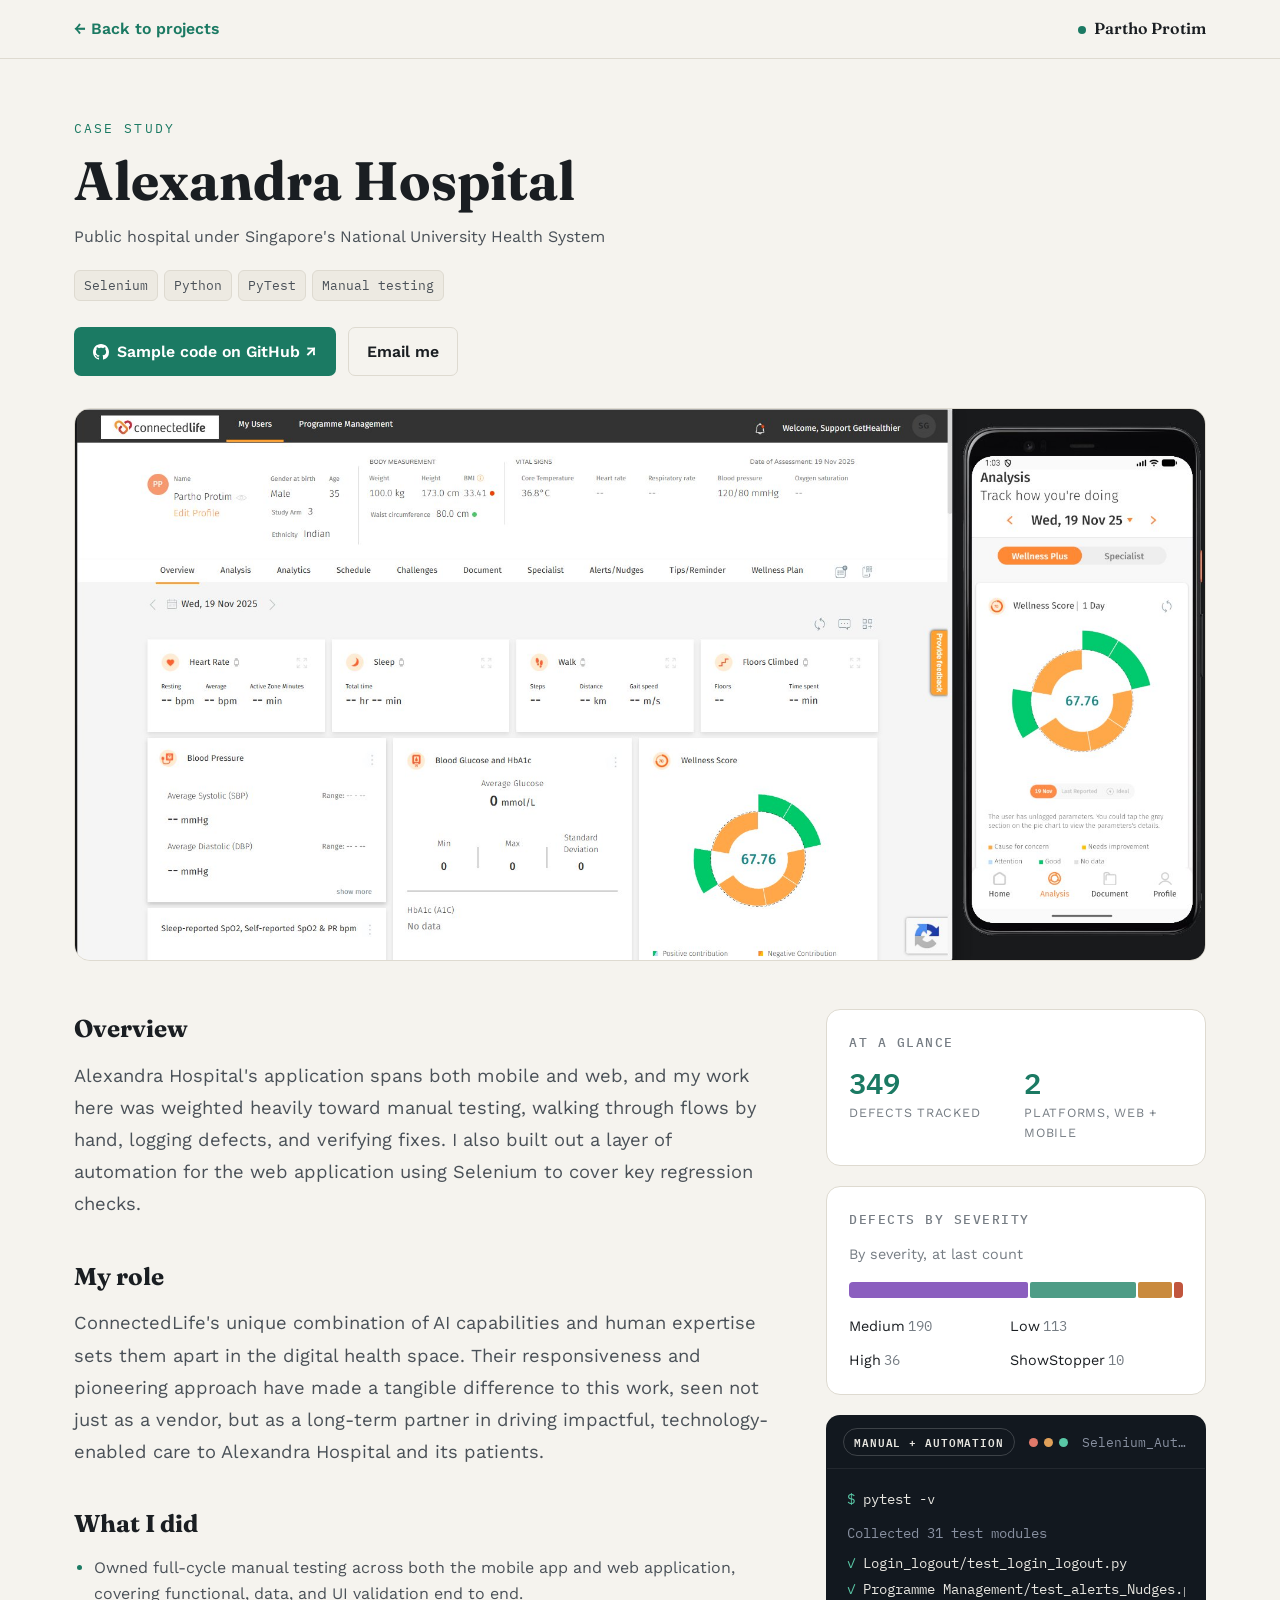
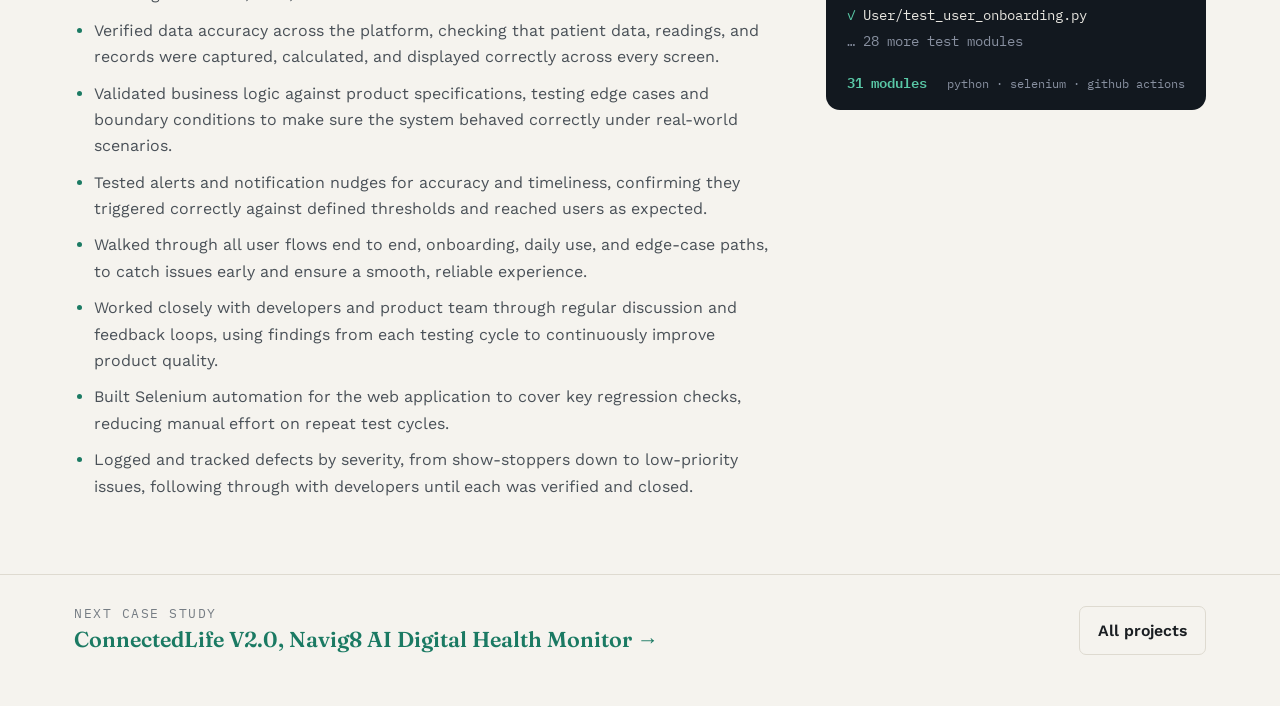
==== projects/alexandra-hospital.html @ 655c8fe5 "Add case study pages for each project Read the case study now opens a dedicated page per project wit" ====
<!DOCTYPE html>
<html lang="en">
<head>
<meta charset="UTF-8">
<meta name="viewport" content="width=device-width, initial-scale=1.0">
<title>Alexandra Hospital, case study · Partho Protim</title>
<meta name="description" content="How Partho Protim ran QA and test automation for Alexandra Hospital.">
<link rel="preconnect" href="https://fonts.googleapis.com">
<link rel="preconnect" href="https://fonts.gstatic.com" crossorigin>
<link href="https://fonts.googleapis.com/css2?family=Fraunces:wght@400;500;600;700&family=Work+Sans:wght@400;500;600&family=IBM+Plex+Mono:wght@400;500;600&display=swap" rel="stylesheet">
<link rel="stylesheet" href="../assets/case-study.css">
</head>
<body>

<header class="cs-top">
  <div class="wrap">
    <a class="cs-back" href="../index.html#projects">← Back to projects</a>
    <a class="cs-mark" href="../index.html"><span class="dot"></span>Partho Protim</a>
  </div>
</header>

<main class="wrap">
  <div class="cs-head">
    <span class="cs-eyebrow">Case study</span>
    <h1>Alexandra Hospital</h1>
    <p class="cs-meta">Public hospital under Singapore's National University Health System</p>
    <div class="cs-chips"><span>Selenium</span><span>Python</span><span>PyTest</span><span>Manual testing</span></div>
    <div class="cs-actions">
      <a class="btn btn-solid" href="https://github.com/sapprotim/Selenium_Automation_Testcase" target="_blank" rel="noopener"><svg width="16" height="16" viewBox="0 0 16 16" aria-hidden="true"><path fill="currentColor" d="M8 0C3.58 0 0 3.58 0 8c0 3.54 2.29 6.53 5.47 7.59.4.07.55-.17.55-.38 0-.19-.01-.82-.01-1.49-2.01.37-2.53-.49-2.69-.94-.09-.23-.48-.94-.82-1.13-.28-.15-.68-.52-.01-.53.63-.01 1.08.58 1.23.82.72 1.21 1.87.87 2.33.66.07-.52.28-.87.51-1.07-1.78-.2-3.64-.89-3.64-3.95 0-.87.31-1.59.82-2.15-.08-.2-.36-1.02.08-2.12 0 0 .67-.21 2.2.82.64-.18 1.32-.27 2-.27.68 0 1.36.09 2 .27 1.53-1.04 2.2-.82 2.2-.82.44 1.1.16 1.92.08 2.12.51.56.82 1.27.82 2.15 0 3.07-1.87 3.75-3.65 3.95.29.25.54.73.54 1.48 0 1.07-.01 1.93-.01 2.2 0 .21.15.46.55.38A8.013 8.013 0 0016 8c0-4.42-3.58-8-8-8z"/></svg>Sample code on GitHub ↗</a>
      <a class="btn btn-ghost" href="mailto:hparthoprotim@gmail.com">Email me</a>
    </div>
  </div>

  <figure class="cs-shot">
    <img src="../assets/projects/alexandra-hospital.jpg" alt="Alexandra Hospital application, web dashboard and mobile view from a test account" width="1918" height="935">
  </figure>

  <div class="cs-body">
    <div class="cs-main">
      <section>
        <h2>Overview</h2>
        <p>Alexandra Hospital's application spans both mobile and web, and my work here was weighted heavily toward manual testing, walking through flows by hand, logging defects, and verifying fixes. I also built out a layer of automation for the web application using Selenium to cover key regression checks.</p>
      </section>
      <section>
        <h2>My role</h2>
        <p>ConnectedLife's unique combination of AI capabilities and human expertise sets them apart in the digital health space. Their responsiveness and pioneering approach have made a tangible difference to this work, seen not just as a vendor, but as a long-term partner in driving impactful, technology-enabled care to Alexandra Hospital and its patients.</p>
      </section>
      <section>
        <h2>What I did</h2>
        <ul>
          <li>Owned full-cycle manual testing across both the mobile app and web application, covering functional, data, and UI validation end to end.</li>
          <li>Verified data accuracy across the platform, checking that patient data, readings, and records were captured, calculated, and displayed correctly across every screen.</li>
          <li>Validated business logic against product specifications, testing edge cases and boundary conditions to make sure the system behaved correctly under real-world scenarios.</li>
          <li>Tested alerts and notification nudges for accuracy and timeliness, confirming they triggered correctly against defined thresholds and reached users as expected.</li>
          <li>Walked through all user flows end to end, onboarding, daily use, and edge-case paths, to catch issues early and ensure a smooth, reliable experience.</li>
          <li>Worked closely with developers and product team through regular discussion and feedback loops, using findings from each testing cycle to continuously improve product quality.</li>
          <li>Built Selenium automation for the web application to cover key regression checks, reducing manual effort on repeat test cycles.</li>
          <li>Logged and tracked defects by severity, from show-stoppers down to low-priority issues, following through with developers until each was verified and closed.</li>
        </ul>
      </section>
    </div>

    <aside class="cs-side">
      <div class="cs-card">
        <h3>At a glance</h3>
        <div class="cs-stats"><div><b>349</b><span>Defects tracked</span></div><div><b>2</b><span>Platforms, web + mobile</span></div></div>
      </div>
      <div class="cs-card">
        <h3>Defects by severity</h3>
        <div class="stat-block">
          <div class="stat-number">349<span>defects tracked across the project</span></div>
          <div class="stat-sub">By severity, at last count</div>
          <div class="stat-bar" role="img" aria-label="349 defects by severity: Medium 190, Low 113, High 36, ShowStopper 10">
          <div style="width:54.44%; background:#8B5FBF;"></div>
          <div style="width:32.38%; background:#4E9C86;"></div>
          <div style="width:10.32%; background:#C98A3E;"></div>
          <div style="width:2.87%; background:#C1553D;"></div>
          </div>
          <div class="stat-legend">
          <span class="legend-item"><span class="sw" style="background:#8B5FBF;"></span>Medium<span class="n">190</span></span>
          <span class="legend-item"><span class="sw" style="background:#4E9C86;"></span>Low<span class="n">113</span></span>
          <span class="legend-item"><span class="sw" style="background:#C98A3E;"></span>High<span class="n">36</span></span>
          <span class="legend-item"><span class="sw" style="background:#C1553D;"></span>ShowStopper<span class="n">10</span></span>
          </div>
          </div>
      </div>
      <div class="cs-card pc-term" aria-hidden="true">
          <div class="pc-term-bar"><span class="pc-pill">Manual + Automation</span><span class="pc-dots"><i></i><i></i><i></i></span><span class="pc-repo">Selenium_Automation_Testcase</span></div>
          <div class="pc-term-body">
            <div class="pc-cmd"><span class="pc-prompt">$</span> pytest -v</div>
            <div class="pc-run">Collected 31 test modules</div>
            <ul class="pc-specs">
            <li><span class="ok">✓</span>Login_logout/test_login_logout.py</li>
            <li><span class="ok">✓</span>Programme Management/test_alerts_Nudges.py</li>
            <li><span class="ok">✓</span>User/test_user_onboarding.py</li>
            <li class="more"><span>…</span>28 more test modules</li>
            </ul>
            <div class="pc-term-foot"><b>31 modules</b><span>python · selenium · github actions</span></div>
          </div>
        </div>
    </aside>
  </div>
</main>

<nav class="cs-next" aria-label="Next case study">
  <div class="wrap">
    <div>
      <small>Next case study</small>
      <a class="cs-next-link" href="connectedlife.html">ConnectedLife V2.0, Navig8 AI Digital Health Monitor →</a>
    </div>
    <a class="btn btn-ghost" href="../index.html#projects">All projects</a>
  </div>
</nav>

</body>
</html>
---- assets/case-study.css ----
/* Shared styles for the project case study pages. Tokens mirror index.html. */
/* ---------- Tokens ---------- */
:root {
--bg: #F5F3EE;
--surface: #FFFFFF;
--surface-2: #EDEAE2;
--ink: #1A1E22;
--ink-secondary: #4A5158;
--ink-muted: #767D84;
--border: #DEDAD0;
--accent: #1B7A63;
--accent-strong: #146353;
--accent-ink: #FFFFFF;
--accent-soft: #E3EFEA;
--amber: #A8672B;
--amber-soft: #F3E7D8;
--rose: #B2503F;
--rose-soft: #F1DED9;
--slate: #4C5B6B;
--slate-soft: #E4E8EC;

/* fixed-look terminal component: same in both themes on purpose */
--term-bg: #12181F;
--term-ink: #E8E6E0;
--term-muted: #8890A0;
--term-accent: #59C7A6;
--term-amber: #E0A059;

--font-display: 'Fraunces', Georgia, 'Times New Roman', serif;
--font-body: 'Work Sans', 'Segoe UI', ui-sans-serif, system-ui, sans-serif;
--font-mono: 'IBM Plex Mono', ui-monospace, SFMono-Regular, Menlo, monospace;

--maxw: 1600px;
}

@media (prefers-color-scheme: dark) {
:root:not([data-theme="light"]) {
  --bg: #10151B;
  --surface: #161C23;
  --surface-2: #1C232B;
  --ink: #ECEAE3;
  --ink-secondary: #B8BEC4;
  --ink-muted: #7E8790;
  --border: #2A323B;
  --accent: #4FBFA0;
  --accent-strong: #6ED2B6;
  --accent-ink: #0B1512;
  --accent-soft: rgba(79, 191, 160, 0.14);
  --amber: #DDA05C;
  --amber-soft: rgba(221, 160, 92, 0.14);
  --rose: #D98F7F;
  --rose-soft: rgba(217, 143, 127, 0.14);
  --slate: #92A2B4;
  --slate-soft: rgba(146, 162, 180, 0.14);
}
}

:root[data-theme="dark"] {
--bg: #10151B;
--surface: #161C23;
--surface-2: #1C232B;
--ink: #ECEAE3;
--ink-secondary: #B8BEC4;
--ink-muted: #7E8790;
--border: #2A323B;
--accent: #4FBFA0;
--accent-strong: #6ED2B6;
--accent-ink: #0B1512;
--accent-soft: rgba(79, 191, 160, 0.14);
--amber: #DDA05C;
--amber-soft: rgba(221, 160, 92, 0.14);
--rose: #D98F7F;
--rose-soft: rgba(217, 143, 127, 0.14);
--slate: #92A2B4;
--slate-soft: rgba(146, 162, 180, 0.14);
}

* { box-sizing: border-box; }
html { font-size: 18px; overflow-x: hidden; }
body {
margin: 0;
background: var(--bg);
color: var(--ink);
font-family: var(--font-body);
font-size: 16px;
line-height: 1.6;
overflow-x: hidden;
}
a { color: var(--accent); text-decoration: none; }
a:hover { text-decoration: underline; }
h1, h2, h3 { font-family: var(--font-display); color: var(--ink); margin: 0; text-wrap: balance; }
img { max-width: 100%; }
.wrap { max-width: 1180px; margin: 0 auto; padding: 0 24px; }
@media (max-width: 480px) { .wrap { padding: 0 16px; } }

.cs-top {
position: sticky;
top: 0;
z-index: 10;
background: color-mix(in srgb, var(--bg) 88%, transparent);
backdrop-filter: blur(8px);
border-bottom: 1px solid var(--border);
}
.cs-top .wrap { display: flex; justify-content: space-between; align-items: center; height: 58px; gap: 16px; }
.cs-back { font-weight: 600; font-size: 0.88rem; }
.cs-mark { font-family: var(--font-display); font-weight: 600; color: var(--ink); white-space: nowrap; }
.cs-mark .dot { display: inline-block; width: 8px; height: 8px; border-radius: 50%; background: var(--accent); margin-right: 8px; }

.btn {
display: inline-flex;
align-items: center;
gap: 8px;
font-family: var(--font-body);
font-weight: 600;
font-size: 0.88rem;
padding: 11px 18px;
border-radius: 7px;
border: 1px solid var(--border);
white-space: nowrap;
transition: transform 0.15s ease, background 0.15s ease, border-color 0.15s ease;
}
.btn:hover { text-decoration: none; transform: translateY(-1px); }
.btn-solid { background: var(--accent); color: var(--accent-ink); border-color: transparent; }
.btn-solid:hover { background: var(--accent-strong); }
.btn-ghost { color: var(--ink); background: transparent; }
.btn-ghost:hover { border-color: var(--accent); color: var(--accent); }

.cs-head { padding: 56px 0 32px; }
.cs-eyebrow {
font-family: var(--font-mono);
font-size: 0.72rem;
letter-spacing: 0.16em;
text-transform: uppercase;
color: var(--accent);
}
.cs-head h1 { margin-top: 10px; font-size: clamp(2rem, 4.4vw, 3rem); line-height: 1.1; }
.cs-meta { margin: 14px 0 0; color: var(--ink-secondary); max-width: 70ch; }
.cs-meta a { color: inherit; text-decoration: underline; }
.cs-chips { display: flex; flex-wrap: wrap; gap: 6px; margin-top: 20px; }
.cs-chips span {
font-family: var(--font-mono);
font-size: 0.74rem;
color: var(--ink-secondary);
background: var(--surface-2);
border: 1px solid var(--border);
border-radius: 6px;
padding: 4px 9px;
}
.cs-actions { display: flex; gap: 12px; flex-wrap: wrap; margin-top: 26px; }

.cs-shot {
margin: 0;
border-radius: 16px;
overflow: hidden;
border: 1px solid var(--border);
background: #0d0d0d;
}
.cs-shot img { display: block; width: 100%; height: auto; }

.cs-body {
display: grid;
grid-template-columns: minmax(0, 1fr) minmax(0, 380px);
gap: 48px;
padding: 48px 0 64px;
align-items: start;
}
@media (max-width: 900px) { .cs-body { grid-template-columns: 1fr; gap: 32px; padding: 32px 0 48px; } }
.cs-main h2 { font-size: 1.35rem; margin: 0 0 12px; }
.cs-main section + section { margin-top: 36px; }
.cs-main p { margin: 0; color: var(--ink-secondary); font-size: 1.02rem; line-height: 1.75; }
.cs-main ul { margin: 0; padding-left: 20px; color: var(--ink-secondary); }
.cs-main li { margin-bottom: 10px; line-height: 1.65; }
.cs-main li::marker { color: var(--accent); }

.cs-side { display: flex; flex-direction: column; gap: 20px; position: sticky; top: 82px; }
@media (max-width: 900px) { .cs-side { position: static; } }
.cs-card {
background: var(--surface);
border: 1px solid var(--border);
border-radius: 14px;
padding: 22px;
overflow: hidden;
}
.cs-card h3 {
font-family: var(--font-mono);
font-size: 0.7rem;
font-weight: 500;
letter-spacing: 0.12em;
text-transform: uppercase;
color: var(--ink-muted);
margin-bottom: 14px;
}
.cs-stats { display: grid; grid-template-columns: 1fr 1fr; gap: 16px; }
.cs-stats div { display: flex; flex-direction: column; gap: 2px; }
.cs-stats b { font-family: var(--font-mono); font-size: 1.6rem; font-weight: 600; color: var(--accent); line-height: 1.2; }
.cs-stats span { font-size: 0.7rem; letter-spacing: 0.06em; text-transform: uppercase; color: var(--ink-muted); }
.cs-card .stat-block { margin-top: 0; }
.cs-card .stat-number { display: none; }
.cs-card .stat-legend { grid-template-columns: repeat(2, auto); }
.cs-card.pc-term { padding: 0; border-color: transparent; }

.cs-next { border-top: 1px solid var(--border); padding: 28px 0 48px; }
.cs-next .wrap { display: flex; justify-content: space-between; align-items: center; gap: 16px; flex-wrap: wrap; }
.cs-next small { display: block; font-family: var(--font-mono); font-size: 0.7rem; letter-spacing: 0.12em; text-transform: uppercase; color: var(--ink-muted); }
.cs-next a.cs-next-link { font-family: var(--font-display); font-size: 1.2rem; font-weight: 600; }
.stat-block { margin-top: 8px; padding-top: 0; border-top: none; }
.stat-number {
font-family: var(--font-display);
font-size: 2rem;
font-weight: 700;
color: var(--ink);
margin-bottom: 4px;
}
.stat-number span {
font-family: var(--font-body);
font-size: 0.85rem;
font-weight: 500;
color: var(--ink-muted);
margin-left: 8px;
}
.stat-sub { font-size: 0.8rem; color: var(--ink-muted); margin-bottom: 16px; }
.stat-bar { display: flex; gap: 2px; height: 16px; border-radius: 4px; overflow: hidden; margin-bottom: 16px; }
.stat-bar div { height: 100%; border-radius: 2px; }
.stat-legend { display: grid; grid-template-columns: repeat(4, auto); gap: 10px 18px; }
@media (max-width: 700px) { .stat-legend { grid-template-columns: repeat(2, auto); } }
.stat-legend .legend-item { font-size: 0.8rem; }
.stat-legend .legend-item .n { color: var(--ink-muted); font-family: var(--font-mono); margin-left: 3px; }

/* terminal header: same dark look in both themes, like the other terminal cards */
.pc-term { border-radius: 14px; overflow: hidden; background: var(--term-bg); color: var(--term-ink); font-family: var(--font-mono); }
.pc-term-bar {
display: flex;
align-items: center;
gap: 14px;
padding: 12px 16px;
border-bottom: 1px solid rgba(255,255,255,0.07);
}
.pc-pill {
font-size: 0.62rem;
font-weight: 600;
letter-spacing: 0.08em;
text-transform: uppercase;
color: var(--term-ink);
border: 1px solid rgba(255,255,255,0.18);
border-radius: 100px;
padding: 4px 10px;
white-space: nowrap;
}
.pc-dots { display: inline-flex; gap: 6px; flex-shrink: 0; }
.pc-dots i { width: 9px; height: 9px; border-radius: 50%; background: #E0796A; }
.pc-dots i:nth-child(2) { background: var(--term-amber); }
.pc-dots i:nth-child(3) { background: var(--term-accent); }
.pc-repo { font-size: 0.7rem; color: var(--term-muted); overflow: hidden; text-overflow: ellipsis; white-space: nowrap; min-width: 0; }
.pc-term-body { padding: 20px 20px 16px; font-size: 0.76rem; line-height: 1.6; }
.pc-prompt { color: var(--term-accent); }
.pc-run { color: var(--term-muted); margin: 12px 0 8px; }
.pc-specs { list-style: none; margin: 0; padding: 0; }
.pc-specs li { display: flex; gap: 8px; white-space: nowrap; overflow: hidden; margin: 0 0 4px; }
.pc-specs .ok { color: var(--term-accent); }
.pc-specs .more { color: var(--term-muted); }
.pc-term-foot {
display: flex;
justify-content: space-between;
align-items: baseline;
gap: 12px;
margin-top: 18px;
}
.pc-term-foot b { color: var(--term-accent); font-weight: 600; white-space: nowrap; }
.pc-term-foot span { font-size: 0.66rem; color: var(--term-muted); text-align: right; }
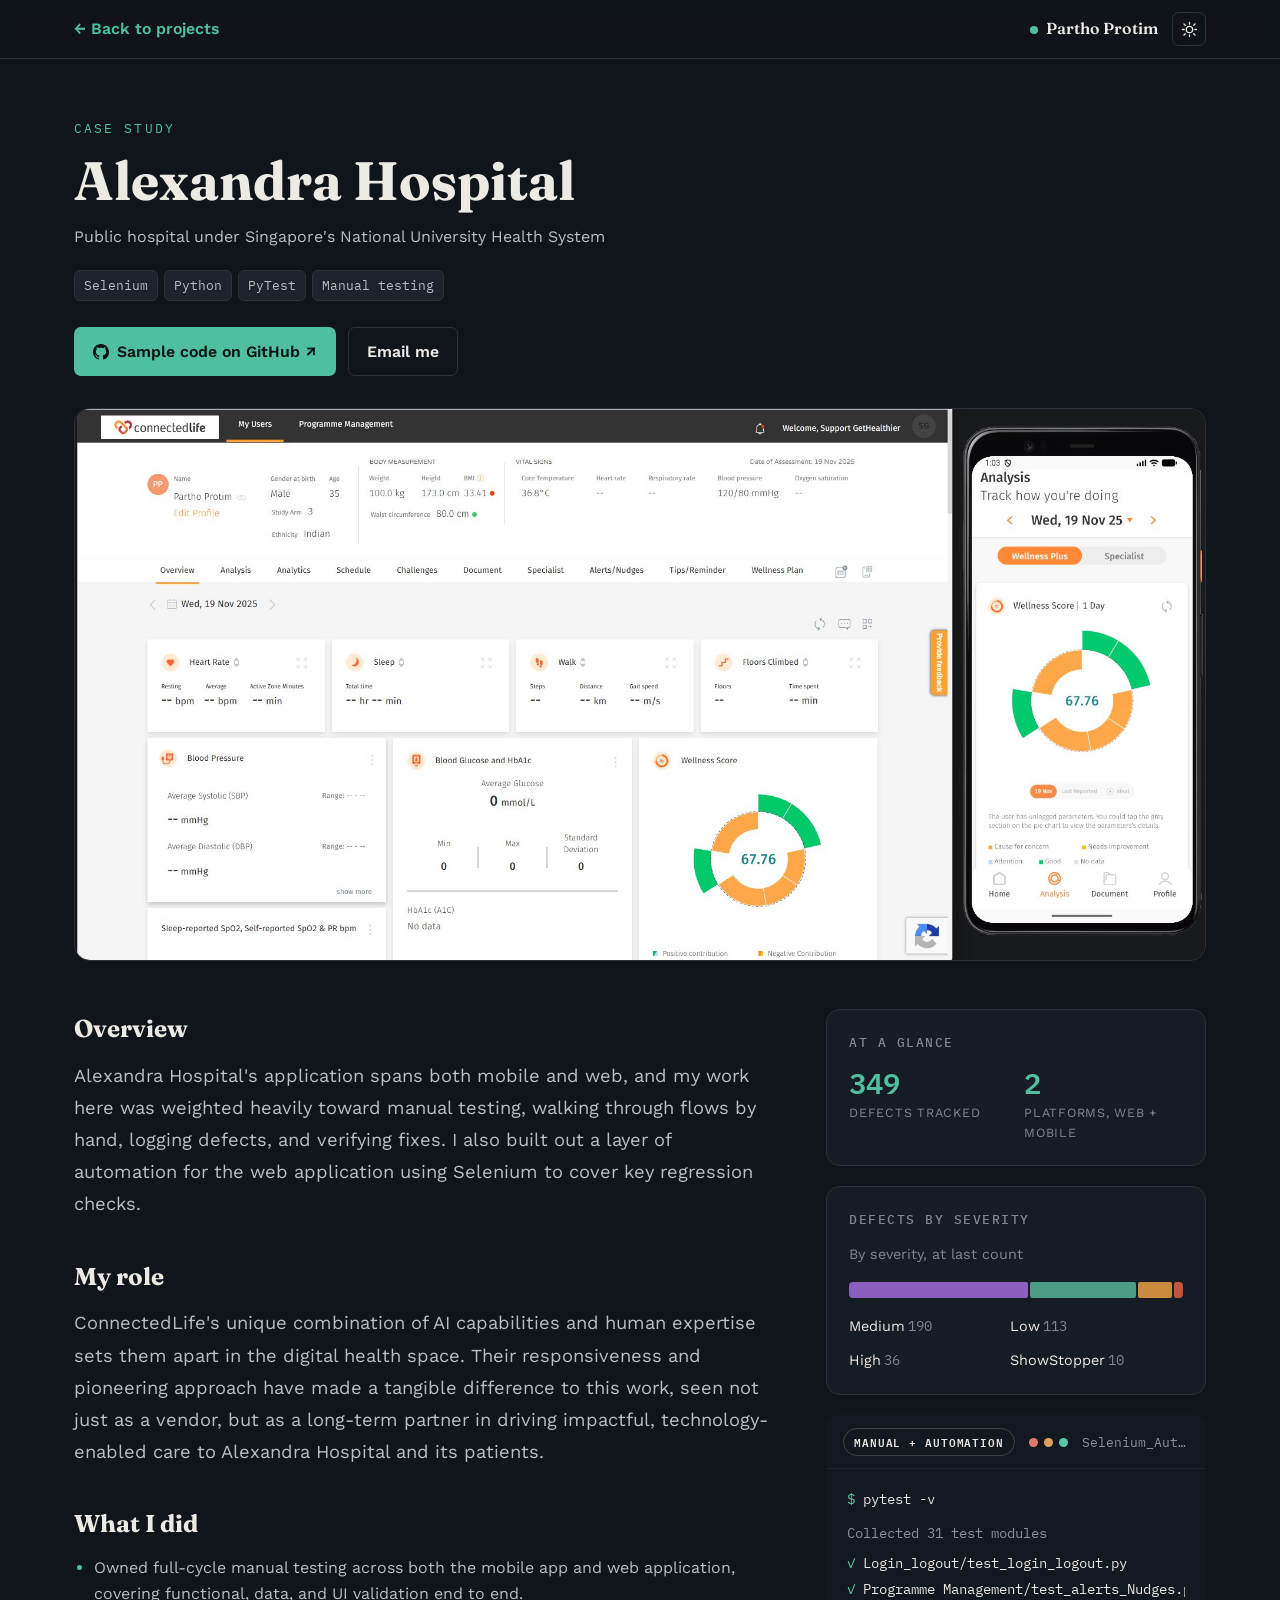
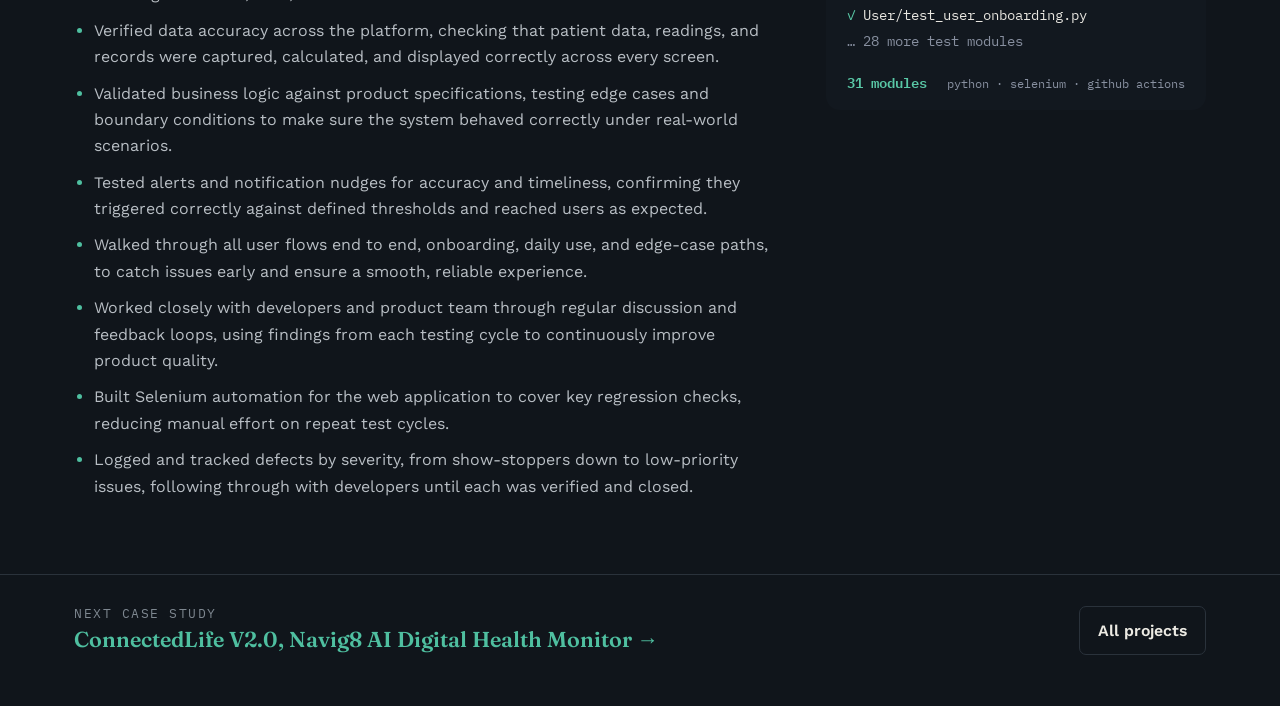
==== commit 44e6e572: "Add dark/light theme toggle, dark by default The choice is saved and shared across the portfolio and" ====
--- a/projects/alexandra-hospital.html
+++ b/projects/alexandra-hospital.html
@@ -5,6 +5,16 @@
 <meta name="viewport" content="width=device-width, initial-scale=1.0">
 <title>Alexandra Hospital, case study · Partho Protim</title>
 <meta name="description" content="How Partho Protim ran QA and test automation for Alexandra Hospital.">
+<meta name="color-scheme" content="dark light">
+<script>
+  // Dark by default; a saved choice from the theme button wins. Runs before
+  // paint so the page never flashes the other theme.
+  (function () {
+    var t = 'dark';
+    try { t = localStorage.getItem('theme') || 'dark'; } catch (e) {}
+    document.documentElement.setAttribute('data-theme', t);
+  })();
+</script>
 <link rel="preconnect" href="https://fonts.googleapis.com">
 <link rel="preconnect" href="https://fonts.gstatic.com" crossorigin>
 <link href="https://fonts.googleapis.com/css2?family=Fraunces:wght@400;500;600;700&family=Work+Sans:wght@400;500;600&family=IBM+Plex+Mono:wght@400;500;600&display=swap" rel="stylesheet">
@@ -15,7 +25,13 @@
 <header class="cs-top">
   <div class="wrap">
     <a class="cs-back" href="../index.html#projects">← Back to projects</a>
-    <a class="cs-mark" href="../index.html"><span class="dot"></span>Partho Protim</a>
+    <div class="cs-top-right">
+      <a class="cs-mark" href="../index.html"><span class="dot"></span>Partho Protim</a>
+      <button type="button" class="theme-toggle" id="theme-toggle" aria-label="Switch to light mode" title="Switch theme">
+        <svg class="icon-sun" viewBox="0 0 24 24" aria-hidden="true"><circle cx="12" cy="12" r="4.5"/><path d="M12 2v2.5M12 19.5V22M4.2 4.2l1.8 1.8M18 18l1.8 1.8M2 12h2.5M19.5 12H22M4.2 19.8 6 18M18 6l1.8-1.8"/></svg>
+        <svg class="icon-moon" viewBox="0 0 24 24" aria-hidden="true"><path d="M20.5 14.5A8.5 8.5 0 0 1 9.5 3.5a8.5 8.5 0 1 0 11 11z"/></svg>
+      </button>
+    </div>
   </div>
 </header>
 
@@ -112,5 +128,23 @@
   </div>
 </nav>
 
+<script>
+(function () {
+  var btn = document.getElementById('theme-toggle');
+  if (!btn) return;
+  var root = document.documentElement;
+  function sync() {
+    var dark = root.getAttribute('data-theme') !== 'light';
+    btn.setAttribute('aria-label', dark ? 'Switch to light mode' : 'Switch to dark mode');
+  }
+  sync();
+  btn.addEventListener('click', function () {
+    var next = root.getAttribute('data-theme') === 'light' ? 'dark' : 'light';
+    root.setAttribute('data-theme', next);
+    try { localStorage.setItem('theme', next); } catch (e) {}
+    sync();
+  });
+})();
+</script>
 </body>
 </html>
--- a/assets/case-study.css
+++ b/assets/case-study.css
@@ -268,3 +268,26 @@
 .pc-term-foot b { color: var(--term-accent); font-weight: 600; white-space: nowrap; }
 .pc-term-foot span { font-size: 0.66rem; color: var(--term-muted); text-align: right; }
 
+
+.cs-top-right { display: flex; align-items: center; gap: 14px; }
+.theme-toggle {
+  display: inline-flex;
+  align-items: center;
+  justify-content: center;
+  flex: 0 0 auto;
+  width: 34px;
+  height: 34px;
+  padding: 0;
+  border: 1px solid var(--border);
+  border-radius: 7px;
+  background: transparent;
+  color: var(--ink);
+  cursor: pointer;
+  transition: border-color 0.15s, color 0.15s;
+}
+.theme-toggle:hover { border-color: var(--accent); color: var(--accent); }
+.theme-toggle svg { width: 17px; height: 17px; fill: none; stroke: currentColor; stroke-width: 1.8; stroke-linecap: round; stroke-linejoin: round; }
+/* show the theme you'd switch TO */
+.theme-toggle .icon-moon { display: none; }
+:root[data-theme="light"] .theme-toggle .icon-moon { display: block; }
+:root[data-theme="light"] .theme-toggle .icon-sun { display: none; }
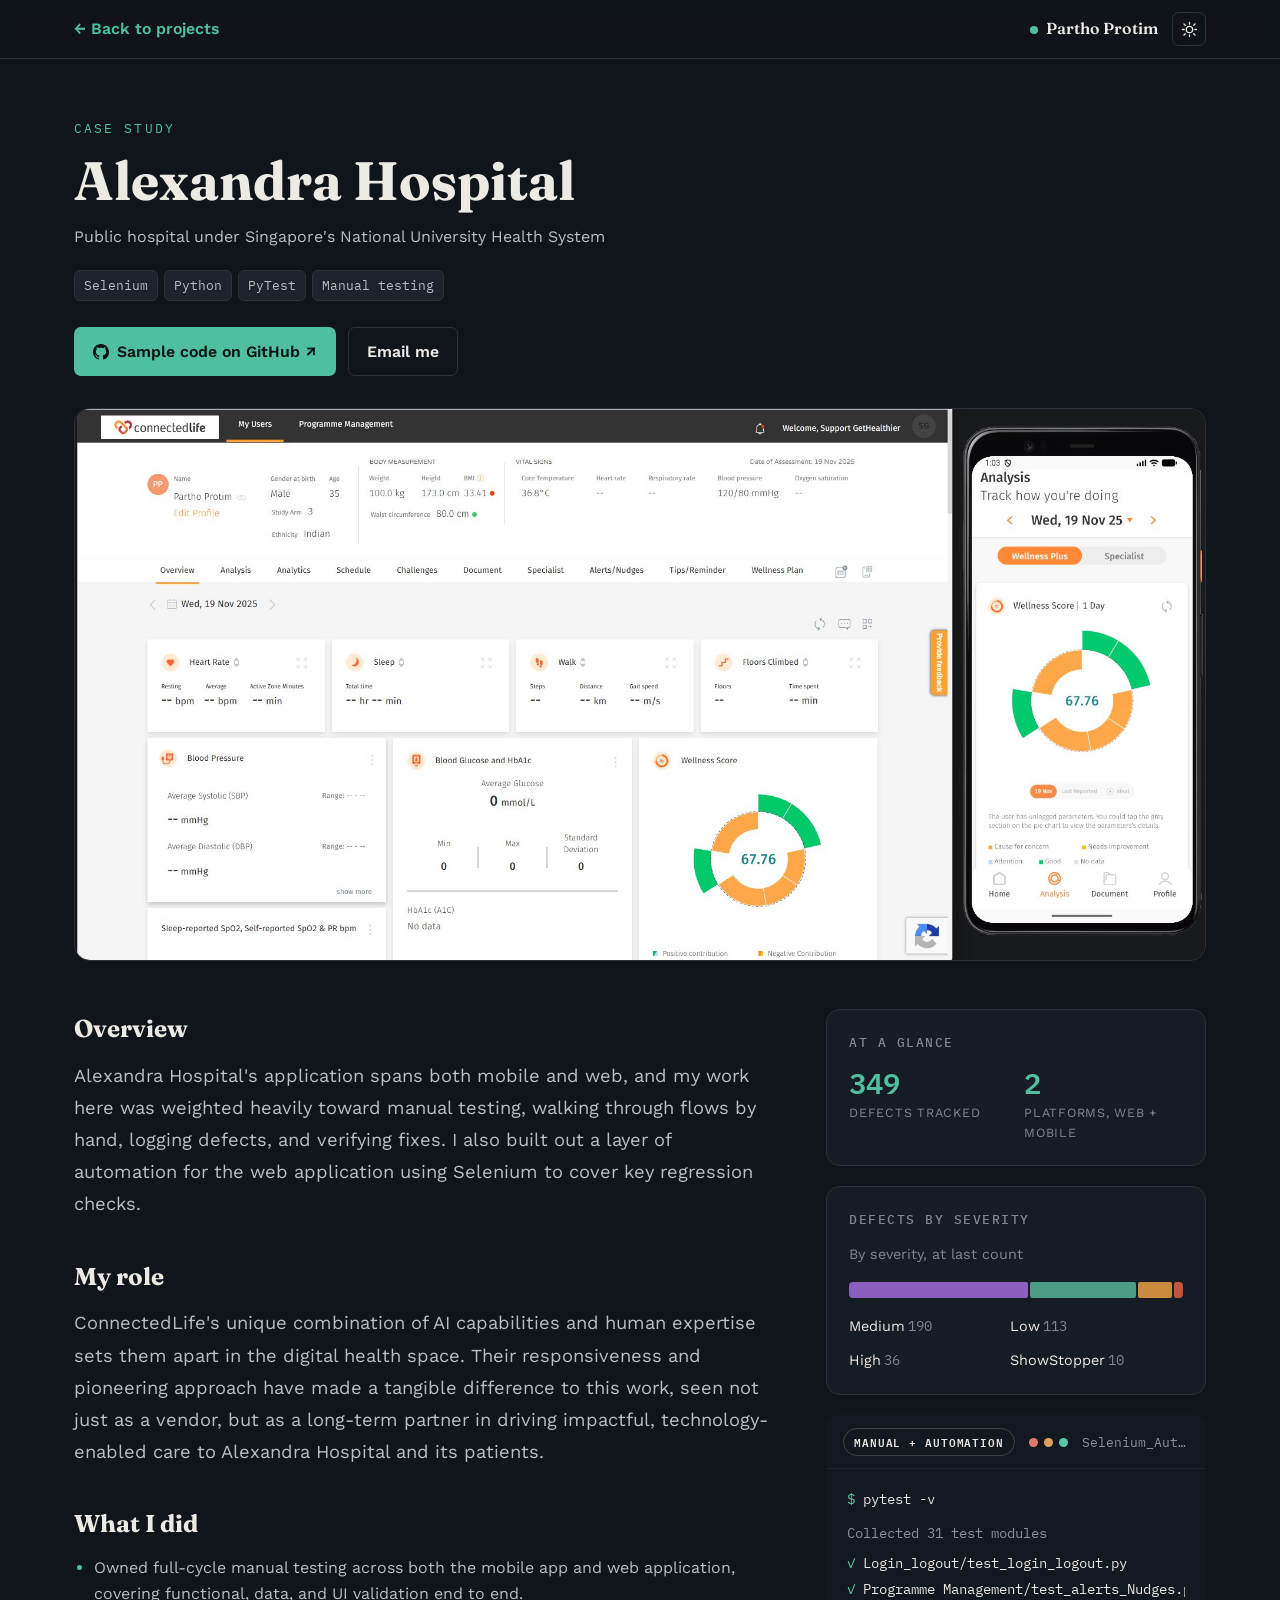
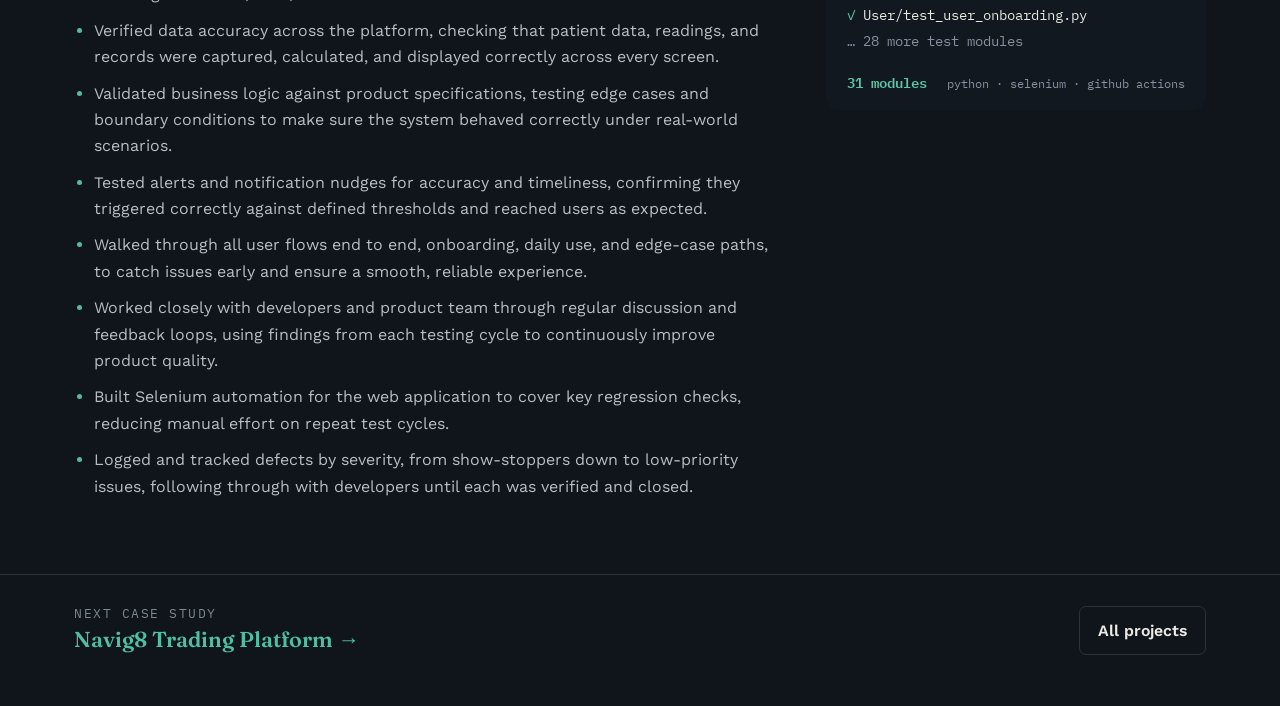
==== commit 189b233c: "Add Navig8 Trading Platform project and case study Cross-platform (Web, Desktop, Android) automation" ====
--- a/projects/alexandra-hospital.html
+++ b/projects/alexandra-hospital.html
@@ -122,7 +122,7 @@
   <div class="wrap">
     <div>
       <small>Next case study</small>
-      <a class="cs-next-link" href="connectedlife.html">ConnectedLife V2.0, Navig8 AI Digital Health Monitor →</a>
+      <a class="cs-next-link" href="navig8-trading.html">Navig8 Trading Platform →</a>
     </div>
     <a class="btn btn-ghost" href="../index.html#projects">All projects</a>
   </div>
--- a/assets/case-study.css
+++ b/assets/case-study.css
@@ -291,3 +291,14 @@
 .theme-toggle .icon-moon { display: none; }
 :root[data-theme="light"] .theme-toggle .icon-moon { display: block; }
 :root[data-theme="light"] .theme-toggle .icon-sun { display: none; }
+
+.cs-main ul ul { margin-top: 8px; padding-left: 20px; }
+.cs-main ul ul li { margin-bottom: 4px; }
+.cs-main strong { color: var(--ink); font-weight: 600; }
+.cs-main section p + p { margin-top: 14px; }
+.cs-table { width: 100%; border-collapse: collapse; font-size: 0.86rem; }
+.cs-table th { text-align: left; font-family: var(--font-mono); font-size: 0.66rem; font-weight: 500; letter-spacing: 0.08em; text-transform: uppercase; color: var(--ink-muted); padding: 0 0 8px; }
+.cs-table th:not(:first-child), .cs-table td:not(:first-child) { text-align: right; font-family: var(--font-mono); }
+.cs-table td { padding: 10px 0; border-top: 1px solid var(--border); color: var(--ink); vertical-align: top; }
+.cs-table td small { display: block; font-size: 0.72rem; color: var(--ink-muted); margin-top: 2px; }
+.cs-table tfoot td { font-weight: 600; color: var(--accent); }
